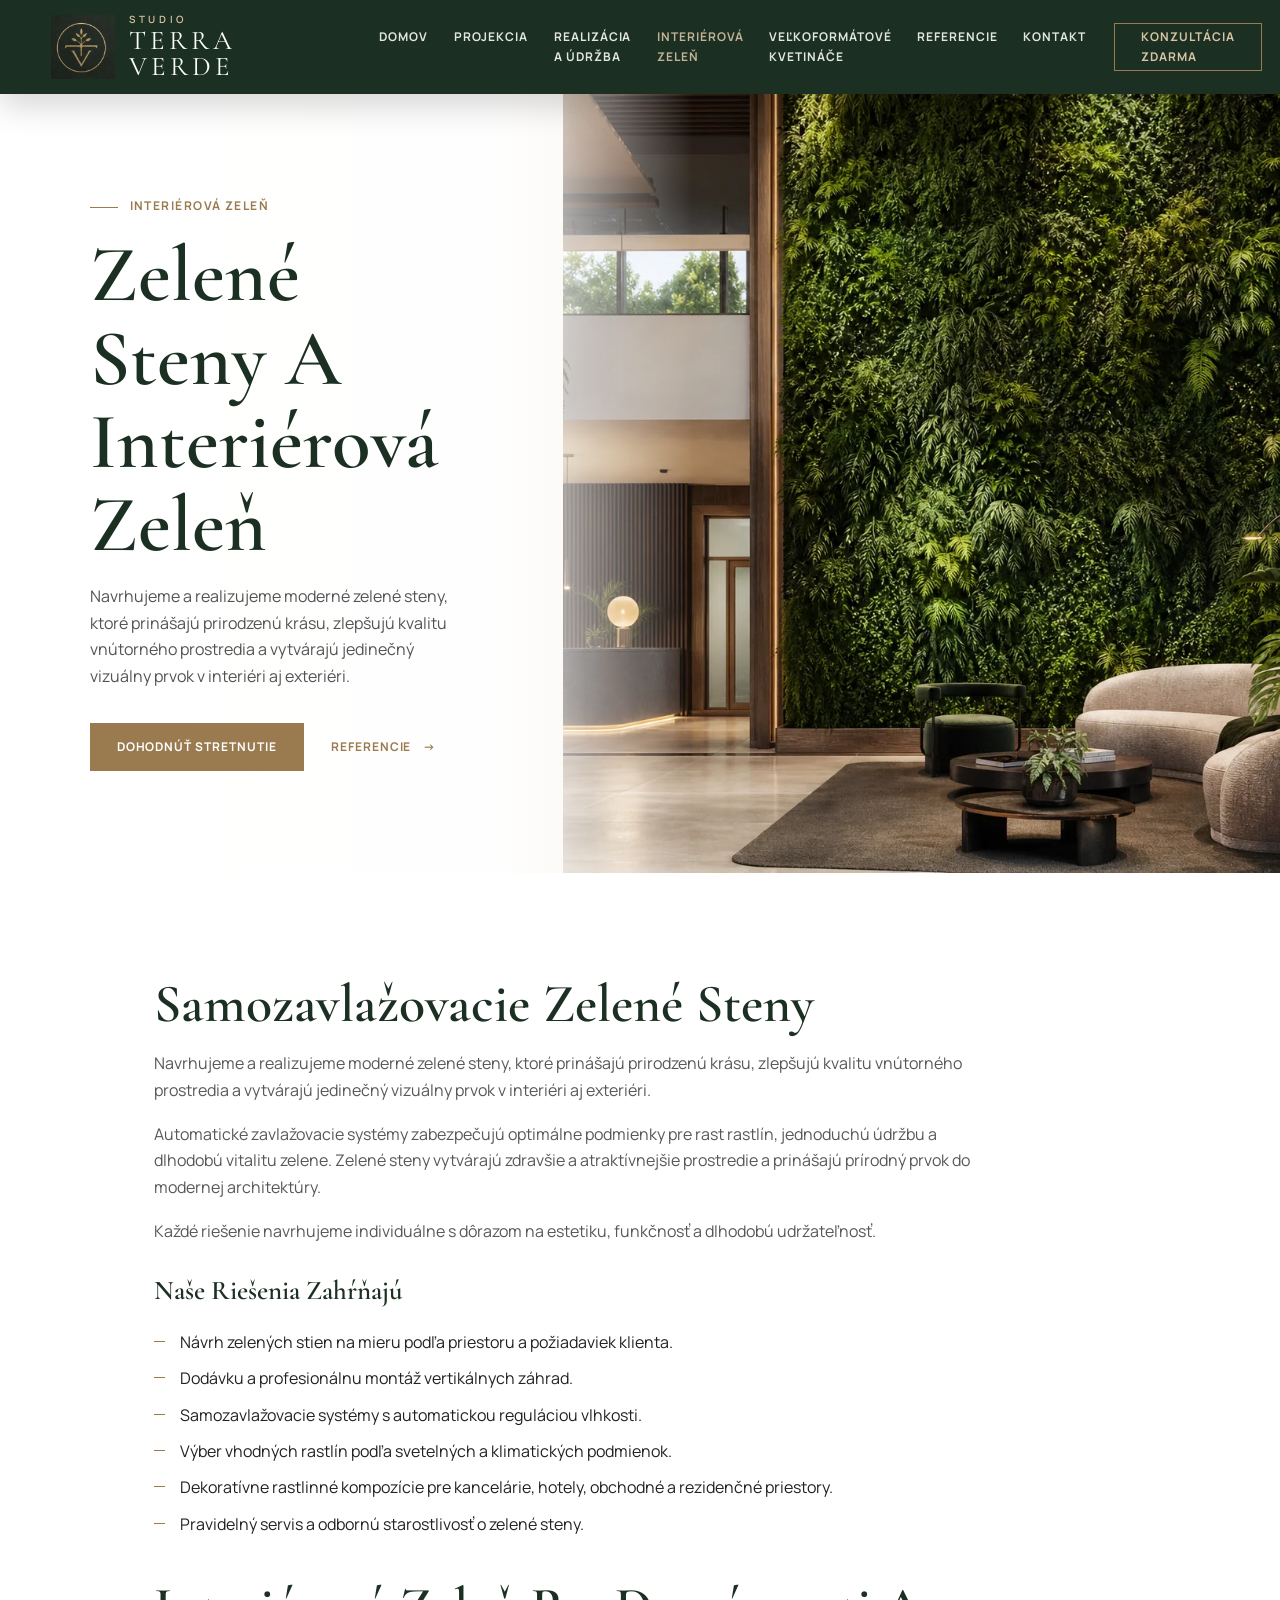
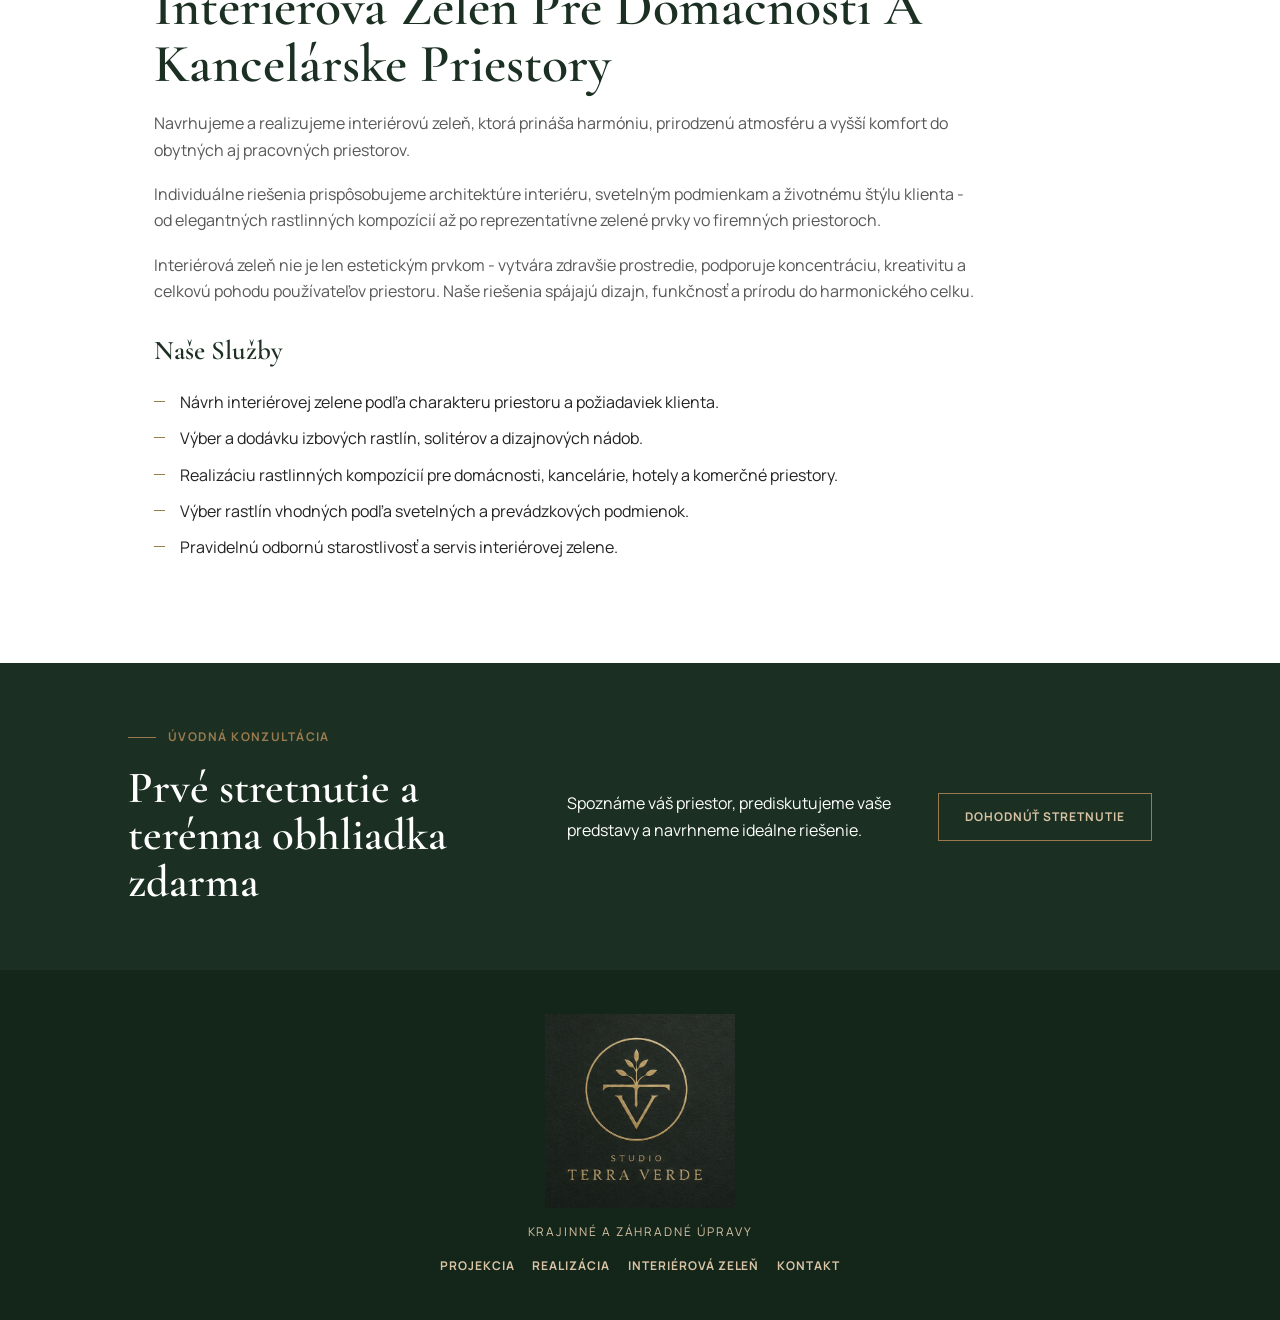
==== interierova-zelen.html @ e38c9990 "Add Terra Verde static website" ====
<!doctype html>
<html lang="sk">
  <head>
    <meta charset="utf-8">
    <meta name="viewport" content="width=device-width, initial-scale=1">
    <title>Interiérová zeleň | Studio Terra Verde</title>
    <meta name="description" content="Studio Terra Verde - prémiové krajinné a záhradné úpravy, realizácia, údržba zelene a interiérová zeleň.">
    <link rel="preconnect" href="https://fonts.googleapis.com">
    <link rel="preconnect" href="https://fonts.gstatic.com" crossorigin>
    <link href="https://fonts.googleapis.com/css2?family=Cormorant+Garamond:wght@500;600;700&family=Manrope:wght@400;500;600;700&display=swap" rel="stylesheet">
    <link rel="stylesheet" href="styles.css">
  </head>
  <body>
    <header class="site-header">
      <a class="brand" href="index.html" aria-label="Studio Terra Verde">
        <img src="assets/images/logo-mark.webp" alt="">
        <span><small>Studio</small>Terra Verde</span>
      </a>
      <button class="menu-toggle" type="button" aria-label="Otvoriť menu" aria-expanded="false">
        <span></span>
        <span></span>
      </button>
      <nav class="main-nav" aria-label="Hlavná navigácia"><a href="index.html">Domov</a><a href="projekcia.html">Projekcia</a><a href="realizacia-a-udrzba.html">Realizácia a údržba</a><a href="interierova-zelen.html" aria-current="page">Interiérová zeleň</a><a href="velkoformatove-kvetinace.html">Veľkoformátové kvetináče</a><a href="referencie.html">Referencie</a><a href="kontakt.html">Kontakt</a></nav>
      <a class="header-cta" href="kontakt.html">Konzultácia zdarma</a>
    </header>

    <main>
      <section class="page-hero ">
        <div class="page-hero-copy">
          <p class="eyebrow">Interiérová zeleň</p>
          <h1>Zelené Steny A Interiérová Zeleň</h1>
          <p>Navrhujeme a realizujeme moderné zelené steny, ktoré prinášajú prirodzenú krásu, zlepšujú kvalitu vnútorného prostredia a vytvárajú jedinečný vizuálny prvok v interiéri aj exteriéri.</p>
          <div class="hero-actions">
            <a class="button primary" href="kontakt.html">Dohodnúť stretnutie</a>
            <a class="button text" href="referencie.html">Referencie</a>
          </div>
        </div>
        <div class="page-hero-image">
          <img src="assets/images/zelene-steny.webp" alt="Luxusná interiérová zelená stena">
        </div>
      </section>

      

      <section class="page-content">
        <section class="content-block"><h2>Samozavlažovacie Zelené Steny</h2>
<p>Navrhujeme a realizujeme moderné zelené steny, ktoré prinášajú prirodzenú krásu, zlepšujú kvalitu vnútorného prostredia a vytvárajú jedinečný vizuálny prvok v interiéri aj exteriéri.</p>
<p>Automatické zavlažovacie systémy zabezpečujú optimálne podmienky pre rast rastlín, jednoduchú údržbu a dlhodobú vitalitu zelene. Zelené steny vytvárajú zdravšie a atraktívnejšie prostredie a prinášajú prírodný prvok do modernej architektúry.</p>
<p>Každé riešenie navrhujeme individuálne s dôrazom na estetiku, funkčnosť a dlhodobú udržateľnosť.</p>
<h3>Naše Riešenia Zahŕňajú</h3>
<ul class="check-list"><li>Návrh zelených stien na mieru podľa priestoru a požiadaviek klienta.</li><li>Dodávku a profesionálnu montáž vertikálnych záhrad.</li><li>Samozavlažovacie systémy s automatickou reguláciou vlhkosti.</li><li>Výber vhodných rastlín podľa svetelných a klimatických podmienok.</li><li>Dekoratívne rastlinné kompozície pre kancelárie, hotely, obchodné a rezidenčné priestory.</li><li>Pravidelný servis a odbornú starostlivosť o zelené steny.</li></ul>
</section><section class="content-block"><h2>Interiérová Zeleň Pre Domácnosti A Kancelárske Priestory</h2>
<p>Navrhujeme a realizujeme interiérovú zeleň, ktorá prináša harmóniu, prirodzenú atmosféru a vyšší komfort do obytných aj pracovných priestorov.</p>
<p>Individuálne riešenia prispôsobujeme architektúre interiéru, svetelným podmienkam a životnému štýlu klienta - od elegantných rastlinných kompozícií až po reprezentatívne zelené prvky vo firemných priestoroch.</p>
<p>Interiérová zeleň nie je len estetickým prvkom - vytvára zdravšie prostredie, podporuje koncentráciu, kreativitu a celkovú pohodu používateľov priestoru. Naše riešenia spájajú dizajn, funkčnosť a prírodu do harmonického celku.</p>
<h3>Naše Služby</h3>
<ul class="check-list"><li>Návrh interiérovej zelene podľa charakteru priestoru a požiadaviek klienta.</li><li>Výber a dodávku izbových rastlín, solitérov a dizajnových nádob.</li><li>Realizáciu rastlinných kompozícií pre domácnosti, kancelárie, hotely a komerčné priestory.</li><li>Výber rastlín vhodných podľa svetelných a prevádzkových podmienok.</li><li>Pravidelnú odbornú starostlivosť a servis interiérovej zelene.</li></ul></section>
      </section>

      

      <section class="cta-band">
        <div>
          <p class="eyebrow">Úvodná konzultácia</p>
          <h2>Prvé stretnutie a terénna obhliadka zdarma</h2>
        </div>
        <p>Spoznáme váš priestor, prediskutujeme vaše predstavy a navrhneme ideálne riešenie.</p>
        <a class="button outline" href="kontakt.html">Dohodnúť stretnutie</a>
      </section>
    </main>

    <footer class="site-footer">
      <img src="sources/terra-verde-logo-dark.jpeg" alt="Studio Terra Verde">
      <p>Krajinné a záhradné úpravy</p>
      <nav aria-label="Navigácia v pätičke">
        <a href="projekcia.html">Projekcia</a>
        <a href="realizacia-a-udrzba.html">Realizácia</a>
        <a href="interierova-zelen.html">Interiérová zeleň</a>
        <a href="kontakt.html">Kontakt</a>
      </nav>
    </footer>

    <script src="script.js"></script>
  </body>
</html>
---- styles.css ----
:root {
  --green: #1b3022;
  --sand: #d8c3a5;
  --white: #ffffff;
  --charcoal: #222222;
  --bronze: #9a7b4f;
  --soft: #f7f3ec;
  --line: rgba(154, 123, 79, 0.3);
  --serif: "Cormorant Garamond", Georgia, serif;
  --sans: "Manrope", Arial, sans-serif;
}

* {
  box-sizing: border-box;
}

html {
  scroll-behavior: smooth;
}

body {
  margin: 0;
  background: var(--white);
  color: var(--charcoal);
  font-family: var(--sans);
  line-height: 1.65;
}

img {
  display: block;
  max-width: 100%;
}

a {
  color: inherit;
  text-decoration: none;
}

.site-header {
  position: sticky;
  top: 0;
  z-index: 20;
  display: grid;
  grid-template-columns: 300px 1fr auto;
  align-items: center;
  gap: 28px;
  min-height: 94px;
  padding: 14px clamp(18px, 4vw, 64px);
  background: var(--green);
  color: var(--white);
  box-shadow: 0 12px 30px rgba(0, 0, 0, 0.16);
}

.brand img {
  width: 64px;
  height: 64px;
  object-fit: contain;
}

.brand {
  display: inline-flex;
  align-items: center;
  gap: 14px;
}

.brand span {
  display: grid;
  color: var(--white);
  font-family: var(--serif);
  font-size: 27px;
  line-height: 0.95;
  letter-spacing: 0.15em;
  text-transform: uppercase;
}

.brand small {
  margin-bottom: 4px;
  color: var(--sand);
  font-family: var(--sans);
  font-size: 10px;
  font-weight: 600;
  letter-spacing: 0.36em;
}

.main-nav {
  display: flex;
  justify-content: center;
  gap: clamp(16px, 2vw, 34px);
  font-size: 12px;
  font-weight: 700;
  letter-spacing: 0.08em;
  text-transform: uppercase;
}

.main-nav a {
  opacity: 0.88;
}

.main-nav a:hover {
  color: var(--sand);
}

.main-nav a[aria-current="page"] {
  color: var(--sand);
}

.header-cta,
.button {
  display: inline-flex;
  align-items: center;
  justify-content: center;
  min-height: 48px;
  padding: 0 26px;
  border: 1px solid var(--bronze);
  font-size: 12px;
  font-weight: 700;
  letter-spacing: 0.08em;
  text-transform: uppercase;
  transition: background 180ms ease, color 180ms ease, transform 180ms ease;
}

.header-cta {
  color: var(--sand);
}

.header-cta:hover,
.button.outline:hover {
  background: var(--bronze);
  color: var(--white);
}

.menu-toggle {
  display: none;
}

.hero {
  position: relative;
  display: grid;
  grid-template-columns: minmax(360px, 0.9fr) minmax(0, 1.35fr);
  min-height: calc(100vh - 94px);
  overflow: hidden;
  background: var(--soft);
}

.page-hero {
  display: grid;
  grid-template-columns: minmax(360px, 0.88fr) minmax(0, 1.12fr);
  min-height: 620px;
  background: var(--soft);
}

.page-hero-copy {
  position: relative;
  z-index: 1;
  align-self: center;
  padding: clamp(54px, 8vw, 118px) clamp(24px, 7vw, 96px);
}

.page-hero-copy::after {
  content: "";
  position: absolute;
  inset: 0 -130px 0 0;
  z-index: -1;
  background: linear-gradient(90deg, #fff 0%, rgba(255, 255, 255, 0.94) 72%, rgba(255, 255, 255, 0) 100%);
}

.page-hero-copy h1 {
  max-width: 680px;
}

.page-hero-copy p:not(.eyebrow) {
  max-width: 660px;
  color: rgba(34, 34, 34, 0.78);
}

.page-hero-image {
  min-height: 560px;
}

.page-hero-image img {
  width: 100%;
  height: 100%;
  object-fit: cover;
}

.hero-copy {
  position: relative;
  z-index: 2;
  align-self: center;
  max-width: 660px;
  padding: clamp(42px, 7vw, 110px) clamp(24px, 7vw, 96px);
}

.hero-copy::after {
  content: "";
  position: absolute;
  inset: 0 -170px 0 0;
  z-index: -1;
  background: linear-gradient(90deg, #fff 0%, rgba(255, 255, 255, 0.94) 72%, rgba(255, 255, 255, 0) 100%);
}

.eyebrow {
  margin: 0 0 18px;
  color: var(--bronze);
  font-size: 12px;
  font-weight: 700;
  letter-spacing: 0.12em;
  text-transform: uppercase;
}

.eyebrow::before {
  content: "";
  display: inline-block;
  width: 28px;
  height: 1px;
  margin-right: 12px;
  vertical-align: middle;
  background: currentColor;
}

h1,
h2,
h3 {
  margin: 0;
  font-family: var(--serif);
  font-weight: 600;
  line-height: 1.05;
}

h1 {
  max-width: 650px;
  color: var(--green);
  font-size: clamp(52px, 6.2vw, 94px);
}

h2 {
  color: var(--green);
  font-size: clamp(40px, 4.2vw, 66px);
}

h3 {
  font-size: 27px;
}

.hero-copy p:not(.eyebrow),
.section-copy p,
.catalog-intro p,
.section-heading p,
.contact-copy p {
  max-width: 690px;
  font-size: 16px;
}

.hero-actions {
  display: flex;
  flex-wrap: wrap;
  gap: 18px;
  margin-top: 34px;
}

.button.primary {
  background: var(--bronze);
  color: var(--white);
}

.button.primary:hover {
  transform: translateY(-2px);
  background: #84673f;
}

.button.text {
  border-color: transparent;
  color: var(--bronze);
  padding-inline: 8px;
}

.button.text::after {
  content: "→";
  margin-left: 12px;
}

.hero-image {
  min-height: 560px;
}

.hero-image img,
.split > img,
.catalog > img,
.reference-grid img {
  width: 100%;
  height: 100%;
  object-fit: cover;
}

.services {
  display: grid;
  grid-template-columns: repeat(5, 1fr);
  padding: 34px clamp(18px, 4vw, 64px);
  background: var(--white);
  border-bottom: 1px solid rgba(27, 48, 34, 0.08);
}

.services-pages {
  grid-template-columns: repeat(6, 1fr);
}

.services article {
  min-height: 215px;
  padding: 22px clamp(14px, 2vw, 30px);
  text-align: center;
  border-right: 1px solid var(--line);
}

.services article:last-child {
  border-right: 0;
}

.services svg {
  width: 46px;
  height: 46px;
  margin: 0 auto 18px;
  fill: none;
  stroke: var(--bronze);
  stroke-linecap: round;
  stroke-linejoin: round;
  stroke-width: 1.6;
}

.services h3 {
  color: var(--charcoal);
  font-family: var(--sans);
  font-size: 14px;
  font-weight: 700;
  letter-spacing: 0.1em;
  text-transform: uppercase;
}

.services p {
  margin: 12px auto;
  max-width: 220px;
  font-size: 14px;
  line-height: 1.45;
}

.services a {
  color: var(--bronze);
  font-size: 12px;
  font-weight: 700;
  letter-spacing: 0.08em;
  text-transform: uppercase;
}

.services a::after {
  content: " →";
}

.cta-band {
  display: grid;
  grid-template-columns: 1.2fr 1fr auto;
  gap: 34px;
  align-items: center;
  padding: clamp(38px, 5vw, 70px) clamp(24px, 10vw, 150px);
  background: var(--green);
  color: var(--white);
}

.cta-band h2 {
  color: var(--white);
  font-size: clamp(34px, 3.5vw, 54px);
}

.cta-band p:not(.eyebrow) {
  margin: 0;
  max-width: 520px;
}

.button.outline {
  color: var(--sand);
}

.split {
  display: grid;
  grid-template-columns: minmax(0, 1fr) minmax(0, 1fr);
  gap: clamp(34px, 5vw, 78px);
  align-items: center;
  padding: clamp(56px, 8vw, 118px) clamp(24px, 8vw, 118px);
}

.split.reverse .section-copy {
  order: 2;
}

.split > img {
  min-height: 430px;
  aspect-ratio: 1.18;
}

.section-copy p {
  color: rgba(34, 34, 34, 0.78);
}

.check-list {
  display: grid;
  gap: 10px;
  padding: 0;
  margin: 28px 0 0;
  list-style: none;
}

.page-content {
  display: grid;
  gap: 42px;
  padding: clamp(58px, 8vw, 110px) clamp(24px, 12vw, 170px);
  background: var(--white);
}

.content-block {
  display: grid;
  gap: 18px;
  max-width: 980px;
}

.content-block h2 {
  max-width: 850px;
}

.content-block h3 {
  margin-top: 14px;
  color: var(--green);
}

.content-block p {
  max-width: 820px;
  margin: 0;
  color: rgba(34, 34, 34, 0.76);
}

.content-block .check-list {
  margin-top: 6px;
  max-width: 880px;
}

.catalog-items {
  padding: 0 clamp(24px, 12vw, 170px) clamp(58px, 8vw, 110px);
  background: var(--white);
}

.standalone-contact {
  grid-template-columns: minmax(0, 780px);
  justify-content: center;
  padding-top: 0;
}

.check-list li {
  position: relative;
  padding-left: 26px;
}

.check-list li::before {
  content: "";
  position: absolute;
  top: 12px;
  left: 0;
  width: 11px;
  height: 1px;
  background: var(--bronze);
}

.catalog {
  display: grid;
  grid-template-columns: 0.84fr 1.16fr;
  gap: clamp(30px, 5vw, 72px);
  align-items: center;
  padding: clamp(58px, 8vw, 110px) clamp(24px, 8vw, 118px);
  background: var(--soft);
}

.catalog > img {
  min-height: 460px;
}

.product-grid {
  grid-column: 1 / -1;
  display: grid;
  grid-template-columns: repeat(3, 1fr);
  gap: 14px;
}

.product-grid article {
  display: flex;
  justify-content: space-between;
  gap: 16px;
  padding: 18px 20px;
  background: var(--white);
  border: 1px solid rgba(154, 123, 79, 0.22);
}

.product-grid strong {
  color: var(--bronze);
}

.references {
  padding: clamp(58px, 8vw, 110px) clamp(24px, 8vw, 118px);
}

.section-heading {
  display: grid;
  grid-template-columns: 0.8fr 1fr;
  gap: 40px;
  align-items: end;
  margin-bottom: 42px;
}

.reference-grid {
  display: grid;
  grid-template-columns: repeat(3, 1fr);
  gap: 22px;
}

.reference-grid article {
  border-bottom: 1px solid var(--line);
}

.reference-grid img {
  height: 320px;
}

.reference-grid h3 {
  margin-top: 20px;
  color: var(--green);
}

.reference-grid p {
  margin-bottom: 24px;
  color: rgba(34, 34, 34, 0.72);
}

.contact {
  display: grid;
  grid-template-columns: 0.88fr 1.12fr;
  gap: clamp(34px, 6vw, 86px);
  padding: clamp(58px, 8vw, 110px) clamp(24px, 8vw, 118px);
  background: var(--green);
  color: var(--white);
}

.contact h2 {
  color: var(--white);
}

.contact-copy p {
  color: rgba(255, 255, 255, 0.78);
}

.contact-details {
  display: grid;
  gap: 8px;
  margin-top: 30px;
  color: var(--sand);
  font-weight: 600;
}

.contact-form {
  display: grid;
  gap: 18px;
  padding: clamp(24px, 4vw, 42px);
  background: rgba(255, 255, 255, 0.06);
  border: 1px solid rgba(216, 195, 165, 0.22);
}

label {
  display: grid;
  gap: 7px;
  color: var(--sand);
  font-size: 12px;
  font-weight: 700;
  letter-spacing: 0.08em;
  text-transform: uppercase;
}

input,
select,
textarea {
  width: 100%;
  border: 1px solid rgba(216, 195, 165, 0.28);
  border-radius: 0;
  background: rgba(255, 255, 255, 0.08);
  color: var(--white);
  font: inherit;
  min-height: 48px;
  padding: 12px 14px;
}

textarea {
  resize: vertical;
}

option {
  color: var(--charcoal);
}

.site-footer {
  display: grid;
  justify-items: center;
  gap: 14px;
  padding: 44px 24px;
  background: #14251a;
  color: var(--sand);
  text-align: center;
}

.site-footer img {
  width: 190px;
  height: auto;
  object-fit: contain;
}

.site-footer p {
  margin: 0;
  font-size: 12px;
  letter-spacing: 0.16em;
  text-transform: uppercase;
}

.site-footer nav {
  display: flex;
  flex-wrap: wrap;
  justify-content: center;
  gap: 18px;
  font-size: 12px;
  font-weight: 700;
  letter-spacing: 0.08em;
  text-transform: uppercase;
}

@media (max-width: 1100px) {
  .site-header {
    grid-template-columns: minmax(0, 1fr) auto;
  }

  .main-nav,
  .header-cta {
    display: none;
  }

  .menu-toggle {
    display: grid;
    gap: 7px;
    justify-self: end;
    width: 46px;
    height: 46px;
    border: 1px solid var(--bronze);
    background: transparent;
    padding: 14px 11px;
  }

  .menu-toggle span {
    display: block;
    height: 1px;
    background: var(--sand);
  }

  .site-header.nav-open {
    grid-template-rows: auto auto;
  }

  .site-header.nav-open .main-nav {
    grid-column: 1 / -1;
    display: grid;
    justify-content: stretch;
    gap: 0;
    padding-top: 16px;
  }

  .site-header.nav-open .main-nav a {
    padding: 13px 0;
    border-top: 1px solid rgba(216, 195, 165, 0.18);
  }

  .hero,
  .page-hero,
  .split,
  .catalog,
  .contact,
  .section-heading,
  .cta-band {
    grid-template-columns: 1fr;
  }

  .hero {
    min-height: auto;
  }

  .hero-copy::after {
    inset: 0;
  }

  .page-hero-copy::after {
    inset: 0;
  }

  .hero-image {
    min-height: 430px;
  }

  .page-hero-image {
    min-height: 420px;
  }

  .services {
    grid-template-columns: repeat(2, 1fr);
  }

  .services-pages {
    grid-template-columns: repeat(2, 1fr);
  }

  .services article {
    border-right: 0;
    border-bottom: 1px solid var(--line);
  }

  .split.reverse .section-copy {
    order: 0;
  }

  .product-grid,
  .reference-grid {
    grid-template-columns: 1fr;
  }
}

@media (max-width: 640px) {
  .site-header {
    min-height: 78px;
    padding: 10px 16px;
  }

  .brand img {
    width: 54px;
    height: 54px;
  }

  .brand span {
    font-size: 20px;
    letter-spacing: 0.11em;
  }

  .brand small {
    font-size: 9px;
    letter-spacing: 0.26em;
  }

  h1 {
    font-size: 45px;
  }

  h2 {
    font-size: 36px;
  }

  .hero-copy,
  .page-hero-copy,
  .split,
  .catalog,
  .references,
  .contact {
    padding-inline: 20px;
  }

  .hero-actions {
    align-items: stretch;
    flex-direction: column;
  }

  .services {
    grid-template-columns: 1fr;
  }

  .services article {
    min-height: auto;
  }

  .split > img,
  .catalog > img,
  .page-hero-image {
    min-height: 300px;
  }

  .page-content {
    padding-inline: 20px;
  }
}
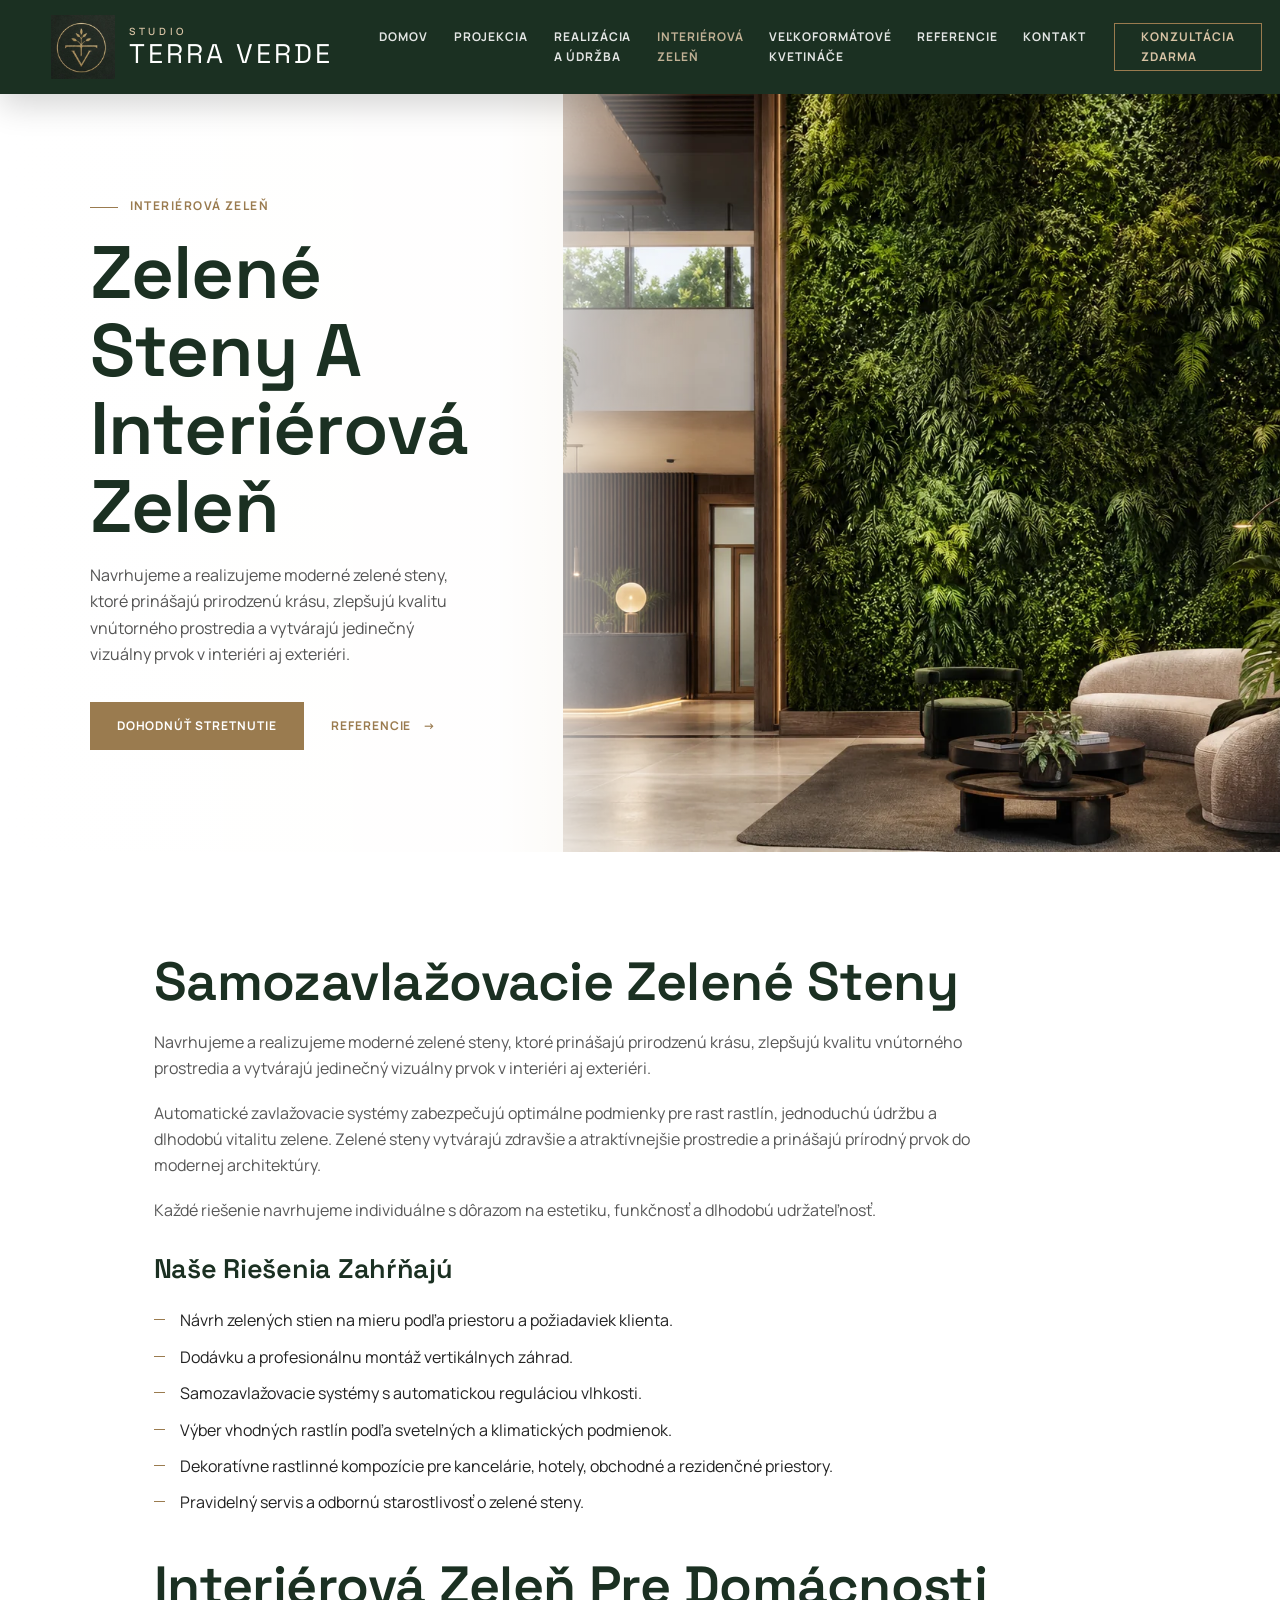
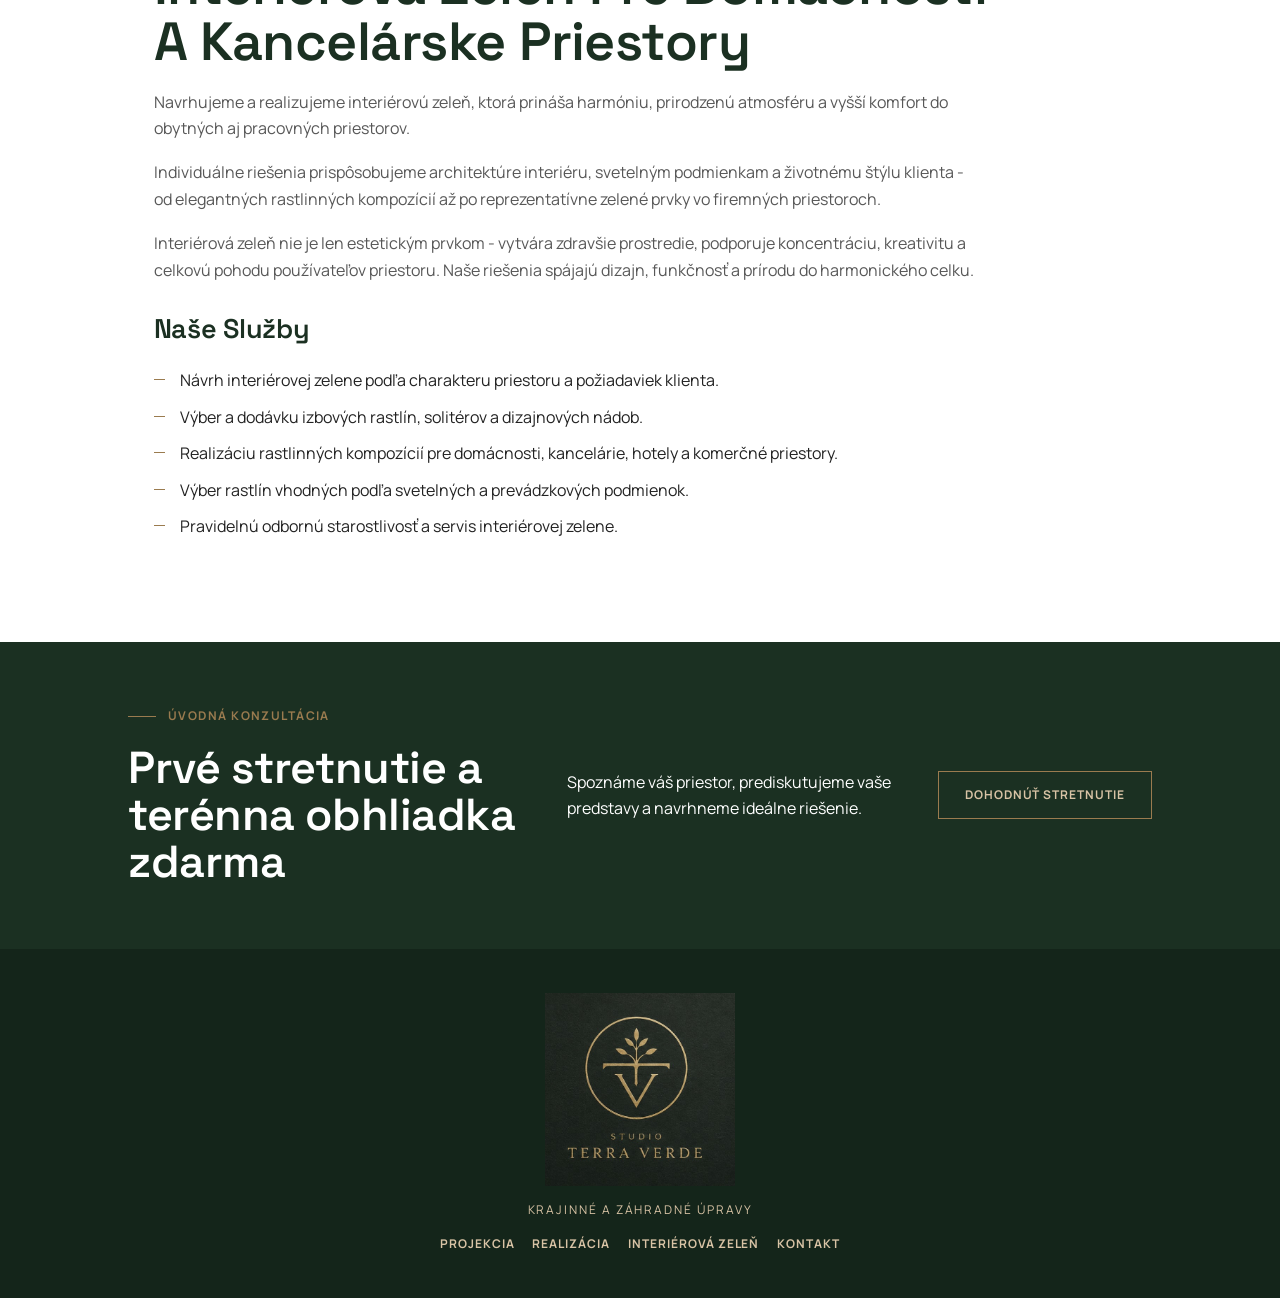
==== commit 88ced99f: "Refine homepage fold and typography" ====
--- a/interierova-zelen.html
+++ b/interierova-zelen.html
@@ -7,7 +7,7 @@
     <meta name="description" content="Studio Terra Verde - prémiové krajinné a záhradné úpravy, realizácia, údržba zelene a interiérová zeleň.">
     <link rel="preconnect" href="https://fonts.googleapis.com">
     <link rel="preconnect" href="https://fonts.gstatic.com" crossorigin>
-    <link href="https://fonts.googleapis.com/css2?family=Cormorant+Garamond:wght@500;600;700&family=Manrope:wght@400;500;600;700&display=swap" rel="stylesheet">
+    <link href="https://fonts.googleapis.com/css2?family=Manrope:wght@400;500;600;700&family=Space+Grotesk:wght@500;600;700&display=swap" rel="stylesheet">
     <link rel="stylesheet" href="styles.css">
   </head>
   <body>
--- a/styles.css
+++ b/styles.css
@@ -6,7 +6,7 @@
   --bronze: #9a7b4f;
   --soft: #f7f3ec;
   --line: rgba(154, 123, 79, 0.3);
-  --serif: "Cormorant Garamond", Georgia, serif;
+  --display: "Space Grotesk", "Manrope", Arial, sans-serif;
   --sans: "Manrope", Arial, sans-serif;
 }
 
@@ -66,10 +66,10 @@
 .brand span {
   display: grid;
   color: var(--white);
-  font-family: var(--serif);
+  font-family: var(--display);
   font-size: 27px;
   line-height: 0.95;
-  letter-spacing: 0.15em;
+  letter-spacing: 0.11em;
   text-transform: uppercase;
 }
 
@@ -222,15 +222,16 @@
 h2,
 h3 {
   margin: 0;
-  font-family: var(--serif);
+  font-family: var(--display);
   font-weight: 600;
   line-height: 1.05;
+  letter-spacing: -0.01em;
 }
 
 h1 {
   max-width: 650px;
   color: var(--green);
-  font-size: clamp(52px, 6.2vw, 94px);
+  font-size: clamp(50px, 5.8vw, 88px);
 }
 
 h2 {
@@ -352,6 +353,60 @@
 
 .services a::after {
   content: " →";
+}
+
+@media (min-width: 1101px) {
+  .home-hero {
+    height: calc(100vh - 94px - 196px);
+    min-height: 0;
+    overflow: hidden;
+  }
+
+  .home-hero .page-hero-copy {
+    padding-top: clamp(24px, 4vh, 54px);
+    padding-bottom: clamp(24px, 4vh, 54px);
+  }
+
+  .home-hero h1 {
+    font-size: clamp(46px, 5vw, 76px);
+  }
+
+  .home-hero .hero-actions {
+    margin-top: 24px;
+  }
+
+  .home-hero .page-hero-image {
+    min-height: 0;
+  }
+
+  .home-hero + .services-pages {
+    height: 196px;
+    min-height: 0;
+    padding-top: 14px;
+    padding-bottom: 14px;
+  }
+
+  .home-hero + .services-pages article {
+    min-height: 0;
+    padding-top: 8px;
+    padding-bottom: 8px;
+  }
+
+  .home-hero + .services-pages svg {
+    width: 34px;
+    height: 34px;
+    margin-bottom: 10px;
+  }
+
+  .home-hero + .services-pages h3 {
+    font-size: 12px;
+  }
+
+  .home-hero + .services-pages p {
+    margin-top: 8px;
+    margin-bottom: 8px;
+    font-size: 13px;
+  }
 }
 
 .cta-band {
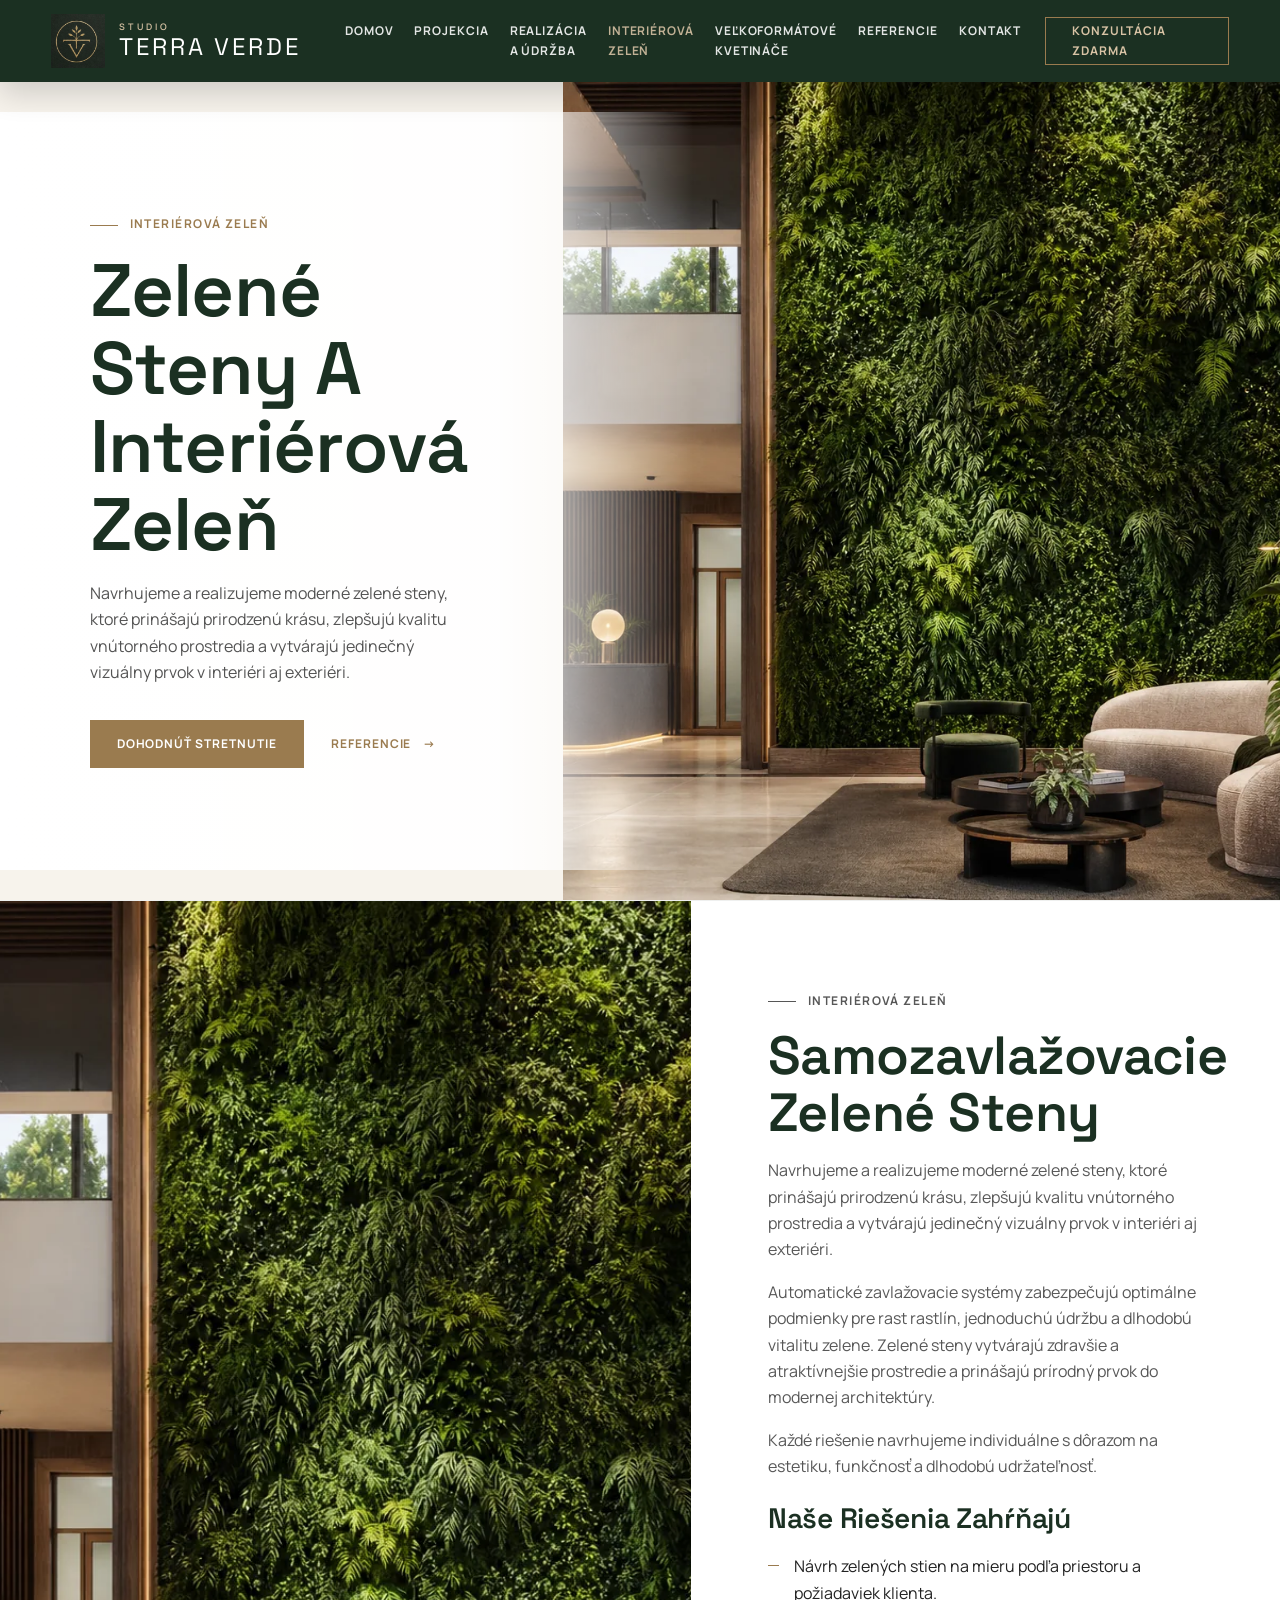
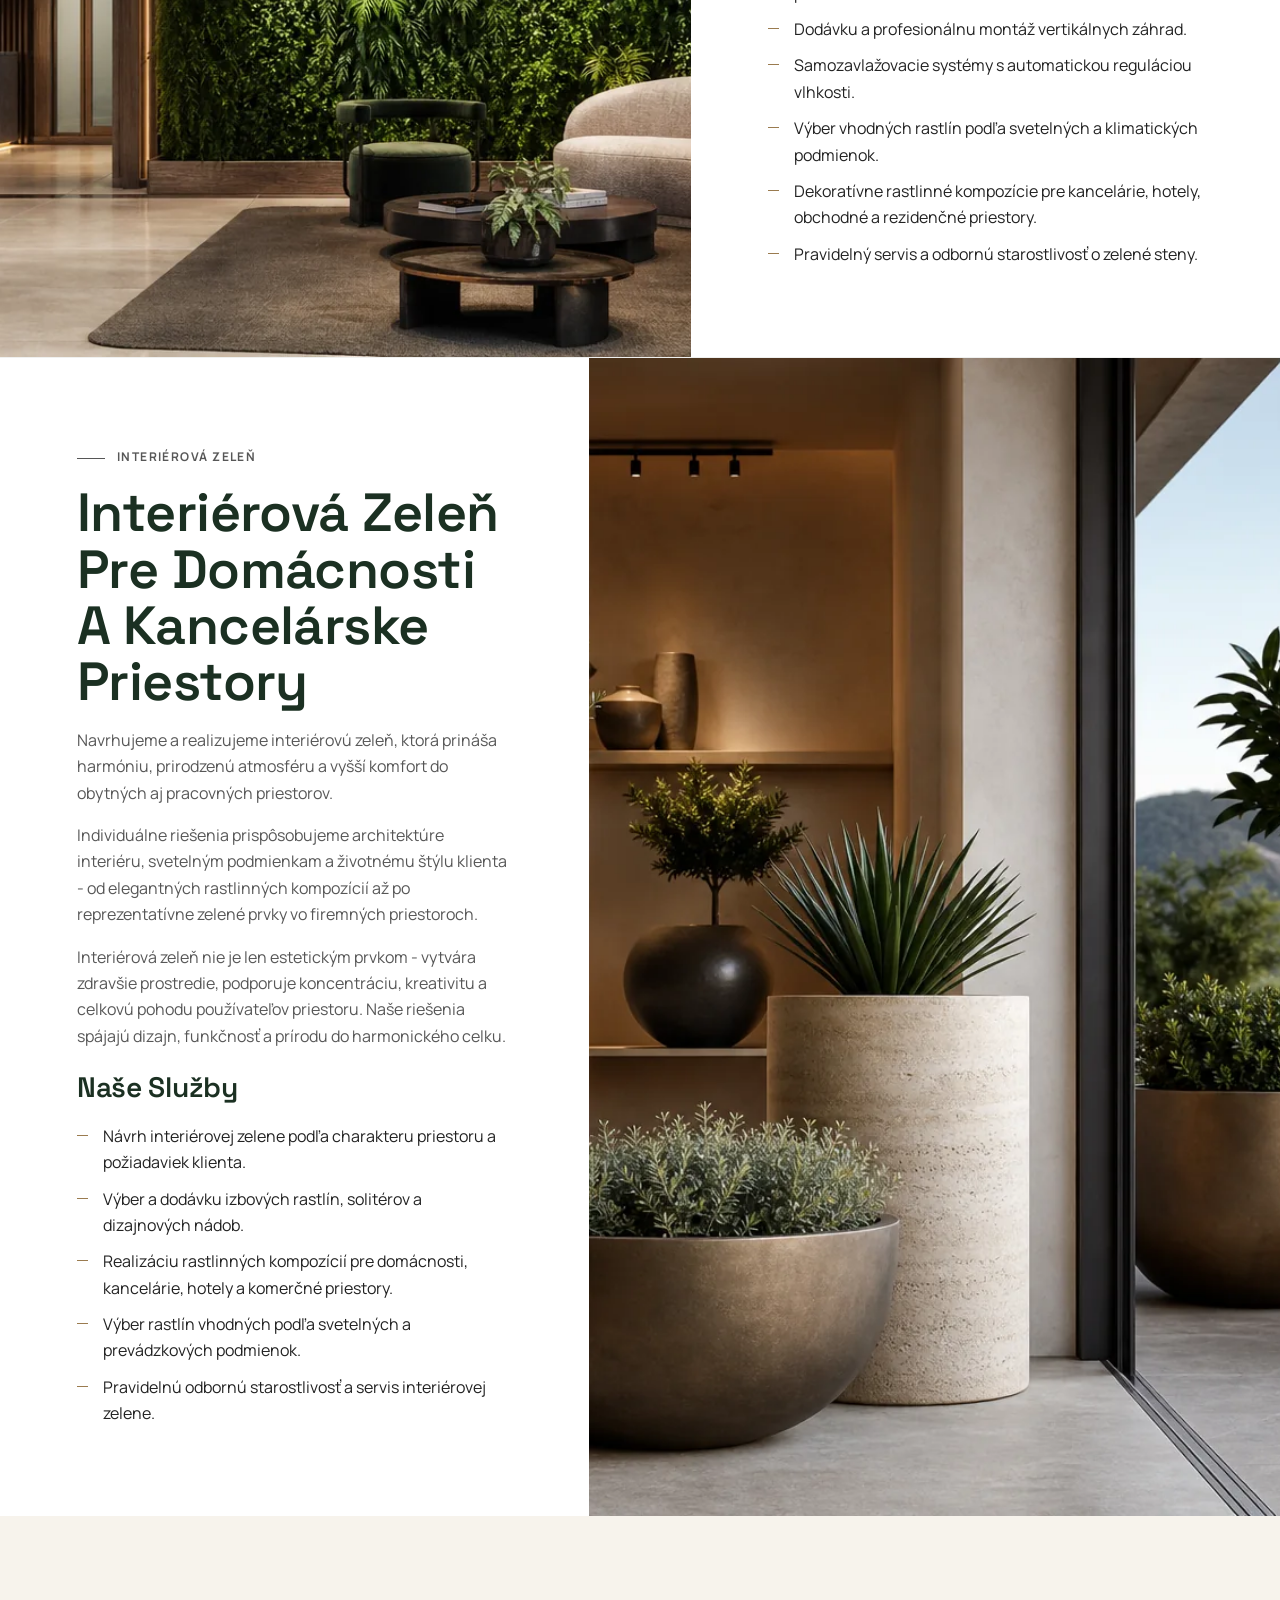
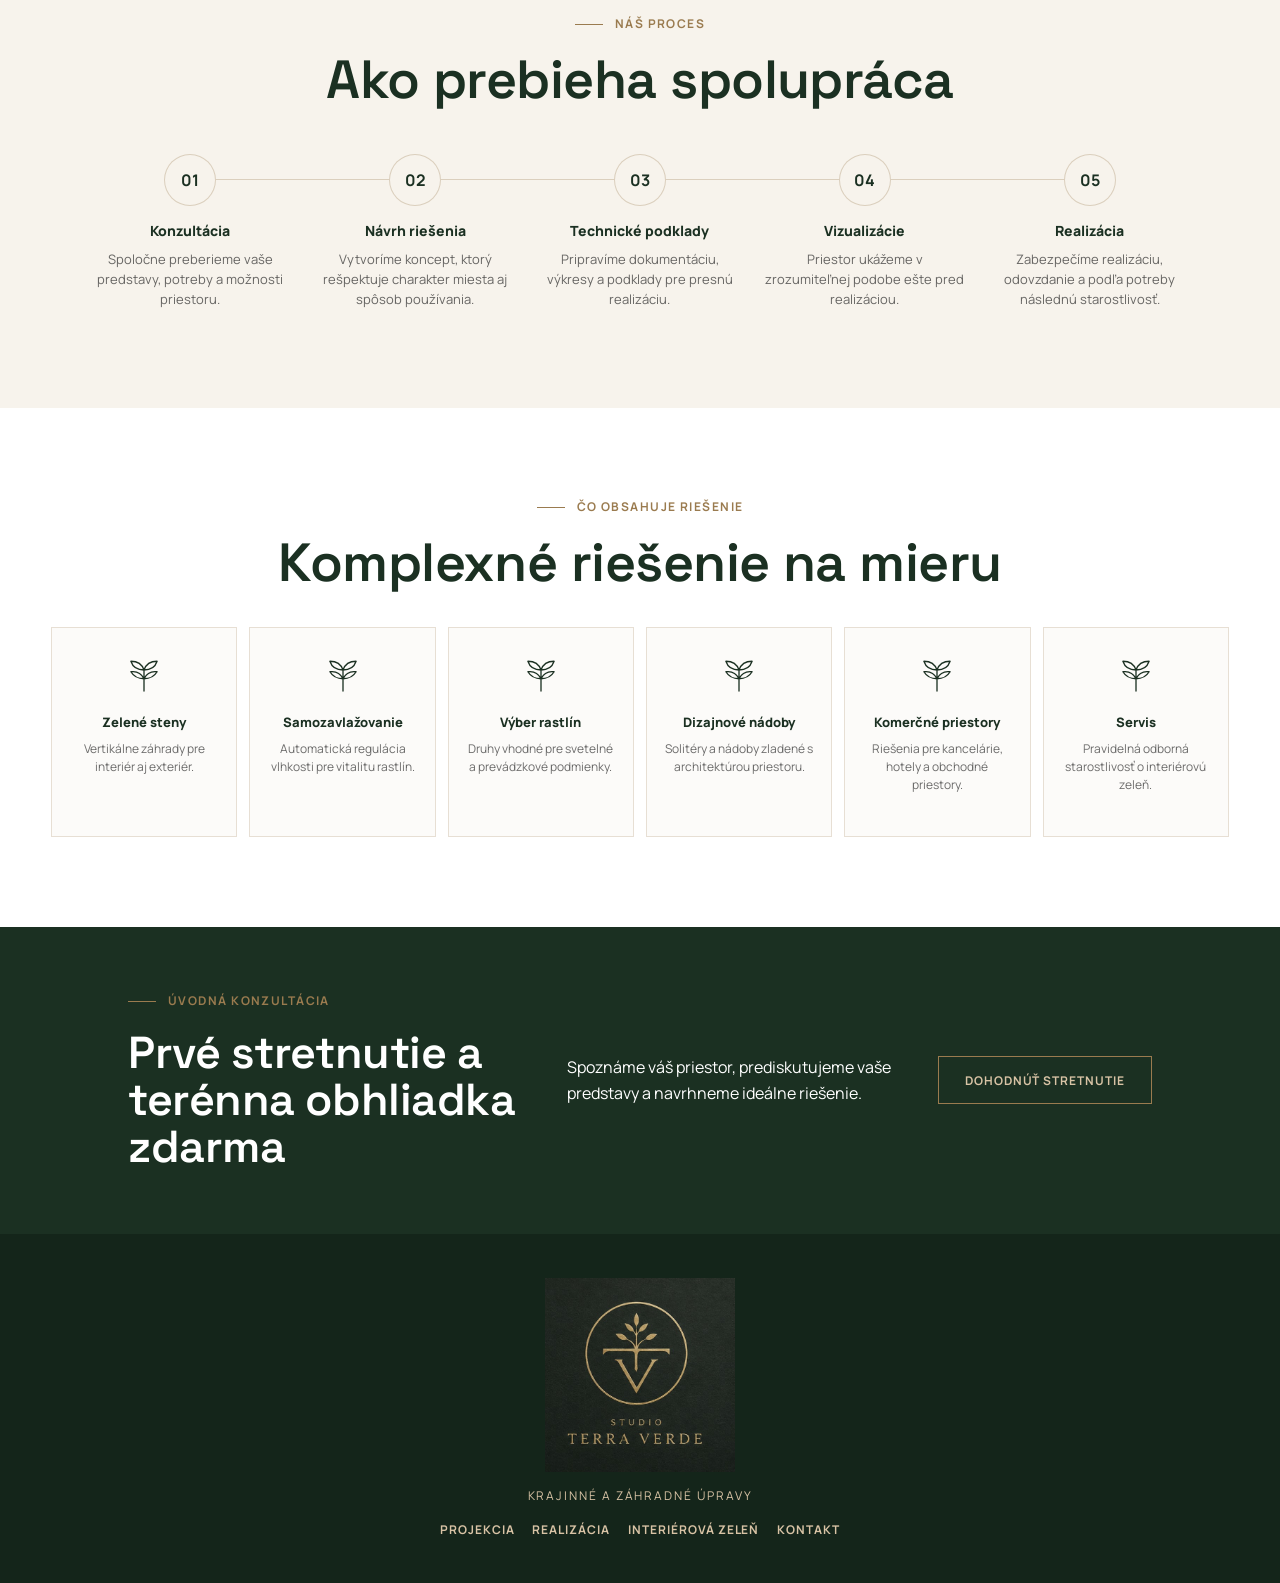
==== commit c88a341f: "layout changes based on client wishes" ====
--- a/interierova-zelen.html
+++ b/interierova-zelen.html
@@ -42,20 +42,95 @@
 
       
 
-      <section class="page-content">
-        <section class="content-block"><h2>Samozavlažovacie Zelené Steny</h2>
-<p>Navrhujeme a realizujeme moderné zelené steny, ktoré prinášajú prirodzenú krásu, zlepšujú kvalitu vnútorného prostredia a vytvárajú jedinečný vizuálny prvok v interiéri aj exteriéri.</p>
+      <div class="editorial-flow">
+    <section class="layout-split">
+          <div class="layout-media">
+            <img src="assets/images/zelene-steny.webp" alt="Luxusná interiérová zelená stena">
+          </div>
+          <div class="layout-copy">
+            <p class="eyebrow">Interiérová zeleň</p>
+            <h2>Samozavlažovacie Zelené Steny</h2>
+            <p>Navrhujeme a realizujeme moderné zelené steny, ktoré prinášajú prirodzenú krásu, zlepšujú kvalitu vnútorného prostredia a vytvárajú jedinečný vizuálny prvok v interiéri aj exteriéri.</p>
 <p>Automatické zavlažovacie systémy zabezpečujú optimálne podmienky pre rast rastlín, jednoduchú údržbu a dlhodobú vitalitu zelene. Zelené steny vytvárajú zdravšie a atraktívnejšie prostredie a prinášajú prírodný prvok do modernej architektúry.</p>
 <p>Každé riešenie navrhujeme individuálne s dôrazom na estetiku, funkčnosť a dlhodobú udržateľnosť.</p>
 <h3>Naše Riešenia Zahŕňajú</h3>
 <ul class="check-list"><li>Návrh zelených stien na mieru podľa priestoru a požiadaviek klienta.</li><li>Dodávku a profesionálnu montáž vertikálnych záhrad.</li><li>Samozavlažovacie systémy s automatickou reguláciou vlhkosti.</li><li>Výber vhodných rastlín podľa svetelných a klimatických podmienok.</li><li>Dekoratívne rastlinné kompozície pre kancelárie, hotely, obchodné a rezidenčné priestory.</li><li>Pravidelný servis a odbornú starostlivosť o zelené steny.</li></ul>
-</section><section class="content-block"><h2>Interiérová Zeleň Pre Domácnosti A Kancelárske Priestory</h2>
-<p>Navrhujeme a realizujeme interiérovú zeleň, ktorá prináša harmóniu, prirodzenú atmosféru a vyšší komfort do obytných aj pracovných priestorov.</p>
+          </div>
+        </section><section class="layout-split reverse">
+          <div class="layout-media">
+            <img src="assets/images/kvetinace.webp" alt="Luxusná interiérová zelená stena">
+          </div>
+          <div class="layout-copy">
+            <p class="eyebrow">Interiérová zeleň</p>
+            <h2>Interiérová Zeleň Pre Domácnosti A Kancelárske Priestory</h2>
+            <p>Navrhujeme a realizujeme interiérovú zeleň, ktorá prináša harmóniu, prirodzenú atmosféru a vyšší komfort do obytných aj pracovných priestorov.</p>
 <p>Individuálne riešenia prispôsobujeme architektúre interiéru, svetelným podmienkam a životnému štýlu klienta - od elegantných rastlinných kompozícií až po reprezentatívne zelené prvky vo firemných priestoroch.</p>
 <p>Interiérová zeleň nie je len estetickým prvkom - vytvára zdravšie prostredie, podporuje koncentráciu, kreativitu a celkovú pohodu používateľov priestoru. Naše riešenia spájajú dizajn, funkčnosť a prírodu do harmonického celku.</p>
 <h3>Naše Služby</h3>
-<ul class="check-list"><li>Návrh interiérovej zelene podľa charakteru priestoru a požiadaviek klienta.</li><li>Výber a dodávku izbových rastlín, solitérov a dizajnových nádob.</li><li>Realizáciu rastlinných kompozícií pre domácnosti, kancelárie, hotely a komerčné priestory.</li><li>Výber rastlín vhodných podľa svetelných a prevádzkových podmienok.</li><li>Pravidelnú odbornú starostlivosť a servis interiérovej zelene.</li></ul></section>
-      </section>
+<ul class="check-list"><li>Návrh interiérovej zelene podľa charakteru priestoru a požiadaviek klienta.</li><li>Výber a dodávku izbových rastlín, solitérov a dizajnových nádob.</li><li>Realizáciu rastlinných kompozícií pre domácnosti, kancelárie, hotely a komerčné priestory.</li><li>Výber rastlín vhodných podľa svetelných a prevádzkových podmienok.</li><li>Pravidelnú odbornú starostlivosť a servis interiérovej zelene.</li></ul>
+          </div>
+        </section>
+  </div>
+
+      <section class="process-section">
+    <p class="eyebrow">Náš proces</p>
+    <h2>Ako prebieha spolupráca</h2>
+    <div class="process-steps">
+      <article>
+            <span>01</span>
+            <h3>Konzultácia</h3>
+            <p>Spoločne preberieme vaše predstavy, potreby a možnosti priestoru.</p>
+          </article><article>
+            <span>02</span>
+            <h3>Návrh riešenia</h3>
+            <p>Vytvoríme koncept, ktorý rešpektuje charakter miesta aj spôsob používania.</p>
+          </article><article>
+            <span>03</span>
+            <h3>Technické podklady</h3>
+            <p>Pripravíme dokumentáciu, výkresy a podklady pre presnú realizáciu.</p>
+          </article><article>
+            <span>04</span>
+            <h3>Vizualizácie</h3>
+            <p>Priestor ukážeme v zrozumiteľnej podobe ešte pred realizáciou.</p>
+          </article><article>
+            <span>05</span>
+            <h3>Realizácia</h3>
+            <p>Zabezpečíme realizáciu, odovzdanie a podľa potreby následnú starostlivosť.</p>
+          </article>
+    </div>
+  </section>
+
+      <section class="solution-section">
+    <p class="eyebrow">Čo obsahuje riešenie</p>
+    <h2>Komplexné riešenie na mieru</h2>
+    <div class="solution-grid">
+      <article>
+            <svg viewBox="0 0 48 48" aria-hidden="true"><path d="M24 40V16M24 16c-8 0-13-4-15-10 8 0 13 4 15 10Zm0 0c8 0 13-4 15-10-8 0-13 4-15 10Zm0 10c-7 0-12-3-15-8 7-1 12 2 15 8Zm0 0c7 0 12-3 15-8-7-1-12 2-15 8Z"/></svg>
+            <h3>Zelené steny</h3>
+            <p>Vertikálne záhrady pre interiér aj exteriér.</p>
+          </article><article>
+            <svg viewBox="0 0 48 48" aria-hidden="true"><path d="M24 40V16M24 16c-8 0-13-4-15-10 8 0 13 4 15 10Zm0 0c8 0 13-4 15-10-8 0-13 4-15 10Zm0 10c-7 0-12-3-15-8 7-1 12 2 15 8Zm0 0c7 0 12-3 15-8-7-1-12 2-15 8Z"/></svg>
+            <h3>Samozavlažovanie</h3>
+            <p>Automatická regulácia vlhkosti pre vitalitu rastlín.</p>
+          </article><article>
+            <svg viewBox="0 0 48 48" aria-hidden="true"><path d="M24 40V16M24 16c-8 0-13-4-15-10 8 0 13 4 15 10Zm0 0c8 0 13-4 15-10-8 0-13 4-15 10Zm0 10c-7 0-12-3-15-8 7-1 12 2 15 8Zm0 0c7 0 12-3 15-8-7-1-12 2-15 8Z"/></svg>
+            <h3>Výber rastlín</h3>
+            <p>Druhy vhodné pre svetelné a prevádzkové podmienky.</p>
+          </article><article>
+            <svg viewBox="0 0 48 48" aria-hidden="true"><path d="M24 40V16M24 16c-8 0-13-4-15-10 8 0 13 4 15 10Zm0 0c8 0 13-4 15-10-8 0-13 4-15 10Zm0 10c-7 0-12-3-15-8 7-1 12 2 15 8Zm0 0c7 0 12-3 15-8-7-1-12 2-15 8Z"/></svg>
+            <h3>Dizajnové nádoby</h3>
+            <p>Solitéry a nádoby zladené s architektúrou priestoru.</p>
+          </article><article>
+            <svg viewBox="0 0 48 48" aria-hidden="true"><path d="M24 40V16M24 16c-8 0-13-4-15-10 8 0 13 4 15 10Zm0 0c8 0 13-4 15-10-8 0-13 4-15 10Zm0 10c-7 0-12-3-15-8 7-1 12 2 15 8Zm0 0c7 0 12-3 15-8-7-1-12 2-15 8Z"/></svg>
+            <h3>Komerčné priestory</h3>
+            <p>Riešenia pre kancelárie, hotely a obchodné priestory.</p>
+          </article><article>
+            <svg viewBox="0 0 48 48" aria-hidden="true"><path d="M24 40V16M24 16c-8 0-13-4-15-10 8 0 13 4 15 10Zm0 0c8 0 13-4 15-10-8 0-13 4-15 10Zm0 10c-7 0-12-3-15-8 7-1 12 2 15 8Zm0 0c7 0 12-3 15-8-7-1-12 2-15 8Z"/></svg>
+            <h3>Servis</h3>
+            <p>Pravidelná odborná starostlivosť o interiérovú zeleň.</p>
+          </article>
+    </div>
+  </section>
 
       
 
--- a/styles.css
+++ b/styles.css
@@ -24,6 +24,7 @@
   color: var(--charcoal);
   font-family: var(--sans);
   line-height: 1.65;
+  overflow-x: hidden;
 }
 
 img {
@@ -41,19 +42,19 @@
   top: 0;
   z-index: 20;
   display: grid;
-  grid-template-columns: 300px 1fr auto;
+  grid-template-columns: 270px 1fr auto;
   align-items: center;
-  gap: 28px;
-  min-height: 94px;
-  padding: 14px clamp(18px, 4vw, 64px);
+  gap: 24px;
+  min-height: 82px;
+  padding: 10px clamp(18px, 4vw, 56px);
   background: var(--green);
   color: var(--white);
   box-shadow: 0 12px 30px rgba(0, 0, 0, 0.16);
 }
 
 .brand img {
-  width: 64px;
-  height: 64px;
+  width: 54px;
+  height: 54px;
   object-fit: contain;
 }
 
@@ -67,7 +68,7 @@
   display: grid;
   color: var(--white);
   font-family: var(--display);
-  font-size: 27px;
+  font-size: 24px;
   line-height: 0.95;
   letter-spacing: 0.11em;
   text-transform: uppercase;
@@ -77,7 +78,7 @@
   margin-bottom: 4px;
   color: var(--sand);
   font-family: var(--sans);
-  font-size: 10px;
+  font-size: 9px;
   font-weight: 600;
   letter-spacing: 0.36em;
 }
@@ -85,7 +86,7 @@
 .main-nav {
   display: flex;
   justify-content: center;
-  gap: clamp(16px, 2vw, 34px);
+  gap: clamp(14px, 1.6vw, 28px);
   font-size: 12px;
   font-weight: 700;
   letter-spacing: 0.08em;
@@ -145,7 +146,8 @@
 .page-hero {
   display: grid;
   grid-template-columns: minmax(360px, 0.88fr) minmax(0, 1.12fr);
-  min-height: 620px;
+  min-height: calc(100vh - 82px);
+  overflow: hidden;
   background: var(--soft);
 }
 
@@ -357,7 +359,7 @@
 
 @media (min-width: 1101px) {
   .home-hero {
-    height: calc(100vh - 94px - 196px);
+    height: calc(100vh - 82px - 196px);
     min-height: 0;
     overflow: hidden;
   }
@@ -365,10 +367,6 @@
   .home-hero .page-hero-copy {
     padding-top: clamp(24px, 4vh, 54px);
     padding-bottom: clamp(24px, 4vh, 54px);
-  }
-
-  .home-hero h1 {
-    font-size: clamp(46px, 5vw, 76px);
   }
 
   .home-hero .hero-actions {
@@ -460,6 +458,177 @@
   padding: 0;
   margin: 28px 0 0;
   list-style: none;
+}
+
+.editorial-flow {
+  background: var(--white);
+}
+
+.layout-split {
+  display: grid;
+  grid-template-columns: minmax(0, 1.08fr) minmax(380px, 0.92fr);
+  min-height: 520px;
+  border-top: 1px solid rgba(27, 48, 34, 0.07);
+}
+
+.layout-split.reverse {
+  grid-template-columns: minmax(380px, 0.92fr) minmax(0, 1.08fr);
+}
+
+.layout-split.reverse .layout-media {
+  order: 2;
+}
+
+.layout-media {
+  min-height: 520px;
+  background: var(--soft);
+}
+
+.layout-media img {
+  width: 100%;
+  height: 100%;
+  object-fit: cover;
+}
+
+.layout-copy {
+  align-self: center;
+  min-width: 0;
+  padding: clamp(54px, 7vw, 104px) clamp(28px, 6vw, 92px);
+}
+
+.layout-copy h2 {
+  max-width: 620px;
+}
+
+.layout-copy h3 {
+  margin-top: 24px;
+  margin-bottom: 4px;
+  color: var(--green);
+  font-size: clamp(24px, 2.2vw, 36px);
+}
+
+.layout-copy p {
+  max-width: 620px;
+  color: rgba(34, 34, 34, 0.76);
+}
+
+.layout-copy .check-list {
+  margin-top: 20px;
+  max-width: 680px;
+}
+
+.process-section {
+  padding: clamp(58px, 8vw, 98px) clamp(24px, 7vw, 108px);
+  background: var(--soft);
+  text-align: center;
+}
+
+.process-section > h2 {
+  margin-inline: auto;
+}
+
+.process-steps {
+  position: relative;
+  display: grid;
+  grid-template-columns: repeat(5, minmax(0, 1fr));
+  gap: 24px;
+  margin-top: 46px;
+}
+
+.process-steps::before {
+  content: "";
+  position: absolute;
+  top: 25px;
+  left: 8%;
+  right: 8%;
+  height: 1px;
+  background: var(--line);
+}
+
+.process-steps article {
+  position: relative;
+  z-index: 1;
+  display: grid;
+  justify-items: center;
+  gap: 10px;
+}
+
+.process-steps span {
+  display: grid;
+  place-items: center;
+  width: 52px;
+  height: 52px;
+  border: 1px solid var(--line);
+  border-radius: 50%;
+  background: var(--soft);
+  color: var(--green);
+  font-weight: 700;
+}
+
+.process-steps h3 {
+  margin-top: 8px;
+  color: var(--green);
+  font-family: var(--sans);
+  font-size: 14px;
+  font-weight: 800;
+  letter-spacing: 0;
+}
+
+.process-steps p {
+  max-width: 220px;
+  margin: 0;
+  color: rgba(34, 34, 34, 0.68);
+  font-size: 13px;
+  line-height: 1.55;
+}
+
+.solution-section {
+  padding: clamp(58px, 7vw, 96px) clamp(24px, 4vw, 72px);
+  background: var(--white);
+  text-align: center;
+}
+
+.solution-grid {
+  display: grid;
+  grid-template-columns: repeat(6, minmax(0, 1fr));
+  gap: 12px;
+  margin-top: 36px;
+}
+
+.solution-grid article {
+  display: grid;
+  align-content: start;
+  justify-items: center;
+  min-height: 210px;
+  padding: 28px 18px;
+  border: 1px solid rgba(154, 123, 79, 0.22);
+  background: rgba(247, 243, 236, 0.34);
+}
+
+.solution-grid svg {
+  width: 42px;
+  height: 42px;
+  margin-bottom: 18px;
+  fill: none;
+  stroke: var(--green);
+  stroke-linecap: round;
+  stroke-linejoin: round;
+  stroke-width: 1.5;
+}
+
+.solution-grid h3 {
+  color: var(--green);
+  font-family: var(--sans);
+  font-size: 13px;
+  font-weight: 800;
+  letter-spacing: 0;
+}
+
+.solution-grid p {
+  margin: 10px 0 0;
+  color: rgba(34, 34, 34, 0.66);
+  font-size: 12px;
+  line-height: 1.5;
 }
 
 .page-content {
@@ -735,6 +904,8 @@
   .hero,
   .page-hero,
   .split,
+  .layout-split,
+  .layout-split.reverse,
   .catalog,
   .contact,
   .section-heading,
@@ -762,6 +933,14 @@
     min-height: 420px;
   }
 
+  .layout-split.reverse .layout-media {
+    order: 0;
+  }
+
+  .layout-media {
+    min-height: 420px;
+  }
+
   .services {
     grid-template-columns: repeat(2, 1fr);
   }
@@ -780,8 +959,14 @@
   }
 
   .product-grid,
-  .reference-grid {
+  .reference-grid,
+  .process-steps,
+  .solution-grid {
     grid-template-columns: 1fr;
+  }
+
+  .process-steps::before {
+    display: none;
   }
 }
 
@@ -817,6 +1002,7 @@
   .hero-copy,
   .page-hero-copy,
   .split,
+  .layout-copy,
   .catalog,
   .references,
   .contact {
@@ -838,7 +1024,8 @@
 
   .split > img,
   .catalog > img,
-  .page-hero-image {
+  .page-hero-image,
+  .layout-media {
     min-height: 300px;
   }
 
